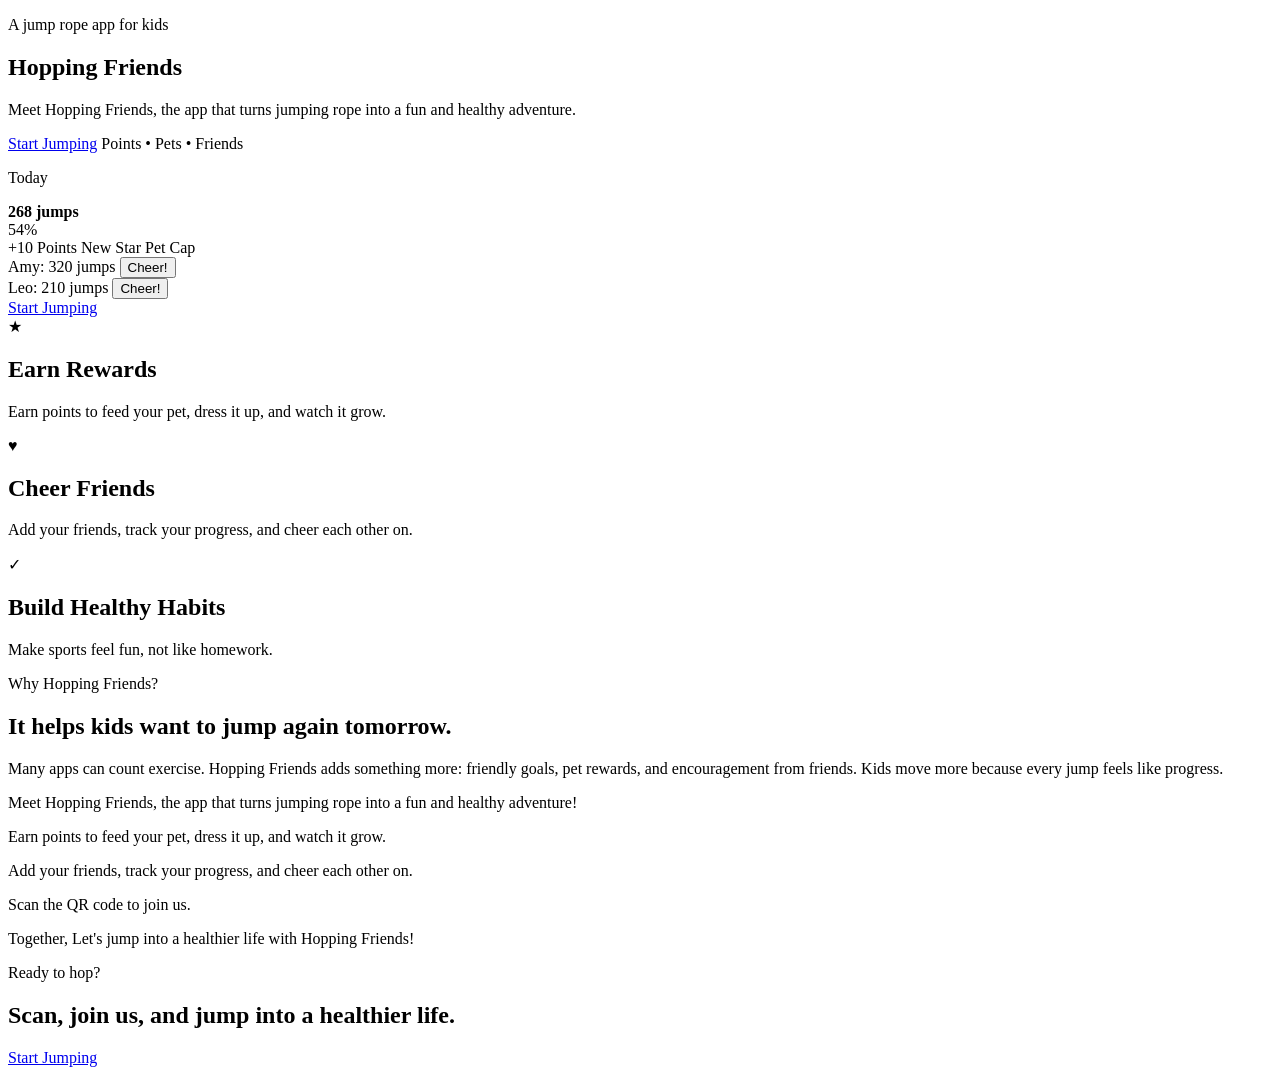
==== hopping-friends/index.html @ b51a7f98 "Add Hopping Friends landing page" ====
<!doctype html>
<html lang="en">
  <head>
    <meta charset="utf-8">
    <meta name="viewport" content="width=device-width, initial-scale=1">
    <meta
      name="description"
      content="Hopping Friends turns jumping rope into a fun and healthy adventure for kids."
    >
    <meta property="og:title" content="Hopping Friends">
    <meta
      property="og:description"
      content="Earn points, grow a pet, cheer friends, and jump into a healthier life."
    >
    <title>Hopping Friends</title>
    <link rel="stylesheet" href="./styles.css">
  </head>
  <body>
    <main>
      <section class="hero" aria-labelledby="hero-title">
        <div class="hero-copy">
          <p class="eyebrow">A jump rope app for kids</p>
          <h1 id="hero-title">Hopping Friends</h1>
          <p class="lead">
            Meet Hopping Friends, the app that turns jumping rope into a fun
            and healthy adventure.
          </p>
          <div class="hero-actions" aria-label="Hopping Friends highlights">
            <a class="primary-action" href="#join">Start Jumping</a>
            <span class="mini-stat">Points • Pets • Friends</span>
          </div>
        </div>

        <section class="app-preview" aria-label="Hopping Friends app interface preview">
          <div class="app-top">
            <div>
              <p>Today</p>
              <strong>268 jumps</strong>
            </div>
            <span>54%</span>
          </div>
          <div class="pet-scene" aria-hidden="true">
            <div class="jump-rope"></div>
            <div class="rabbit">
              <span class="ear left"></span>
              <span class="ear right"></span>
              <span class="face"></span>
            </div>
          </div>
          <div class="progress-bar" aria-label="Goal progress">
            <span></span>
          </div>
          <div class="reward-row" aria-label="Rewards">
            <span>+10 Points</span>
            <span>New Star</span>
            <span>Pet Cap</span>
          </div>
          <div class="friend-row">
            <span>Amy: 320 jumps</span>
            <button type="button">Cheer!</button>
          </div>
          <div class="friend-row">
            <span>Leo: 210 jumps</span>
            <button type="button">Cheer!</button>
          </div>
          <a class="app-button" href="#join">Start Jumping</a>
        </section>
      </section>

      <section class="features" aria-label="App features">
        <article>
          <span class="feature-icon" aria-hidden="true">★</span>
          <h2>Earn Rewards</h2>
          <p>Earn points to feed your pet, dress it up, and watch it grow.</p>
        </article>

        <article>
          <span class="feature-icon friends" aria-hidden="true">♥</span>
          <h2>Cheer Friends</h2>
          <p>Add your friends, track your progress, and cheer each other on.</p>
        </article>

        <article>
          <span class="feature-icon health" aria-hidden="true">✓</span>
          <h2>Build Healthy Habits</h2>
          <p>Make sports feel fun, not like homework.</p>
        </article>
      </section>

      <section class="story" aria-label="Why it matters">
        <div>
          <p class="section-label">Why Hopping Friends?</p>
          <h2>It helps kids want to jump again tomorrow.</h2>
        </div>
        <p>
          Many apps can count exercise. Hopping Friends adds something more:
          friendly goals, pet rewards, and encouragement from friends. Kids
          move more because every jump feels like progress.
        </p>
      </section>

      <section class="pitch-card" aria-label="Elevator pitch">
        <p>Meet Hopping Friends, the app that turns jumping rope into a fun and healthy adventure!</p>
        <p>Earn points to feed your pet, dress it up, and watch it grow.</p>
        <p>Add your friends, track your progress, and cheer each other on.</p>
        <p>Scan the QR code to join us.</p>
        <p>Together, Let's jump into a healthier life with Hopping Friends!</p>
      </section>

      <section id="join" class="join" aria-label="Join Hopping Friends">
        <p class="section-label">Ready to hop?</p>
        <h2>Scan, join us, and jump into a healthier life.</h2>
        <a class="primary-action" href="#hero-title">Start Jumping</a>
      </section>
    </main>
  </body>
</html>
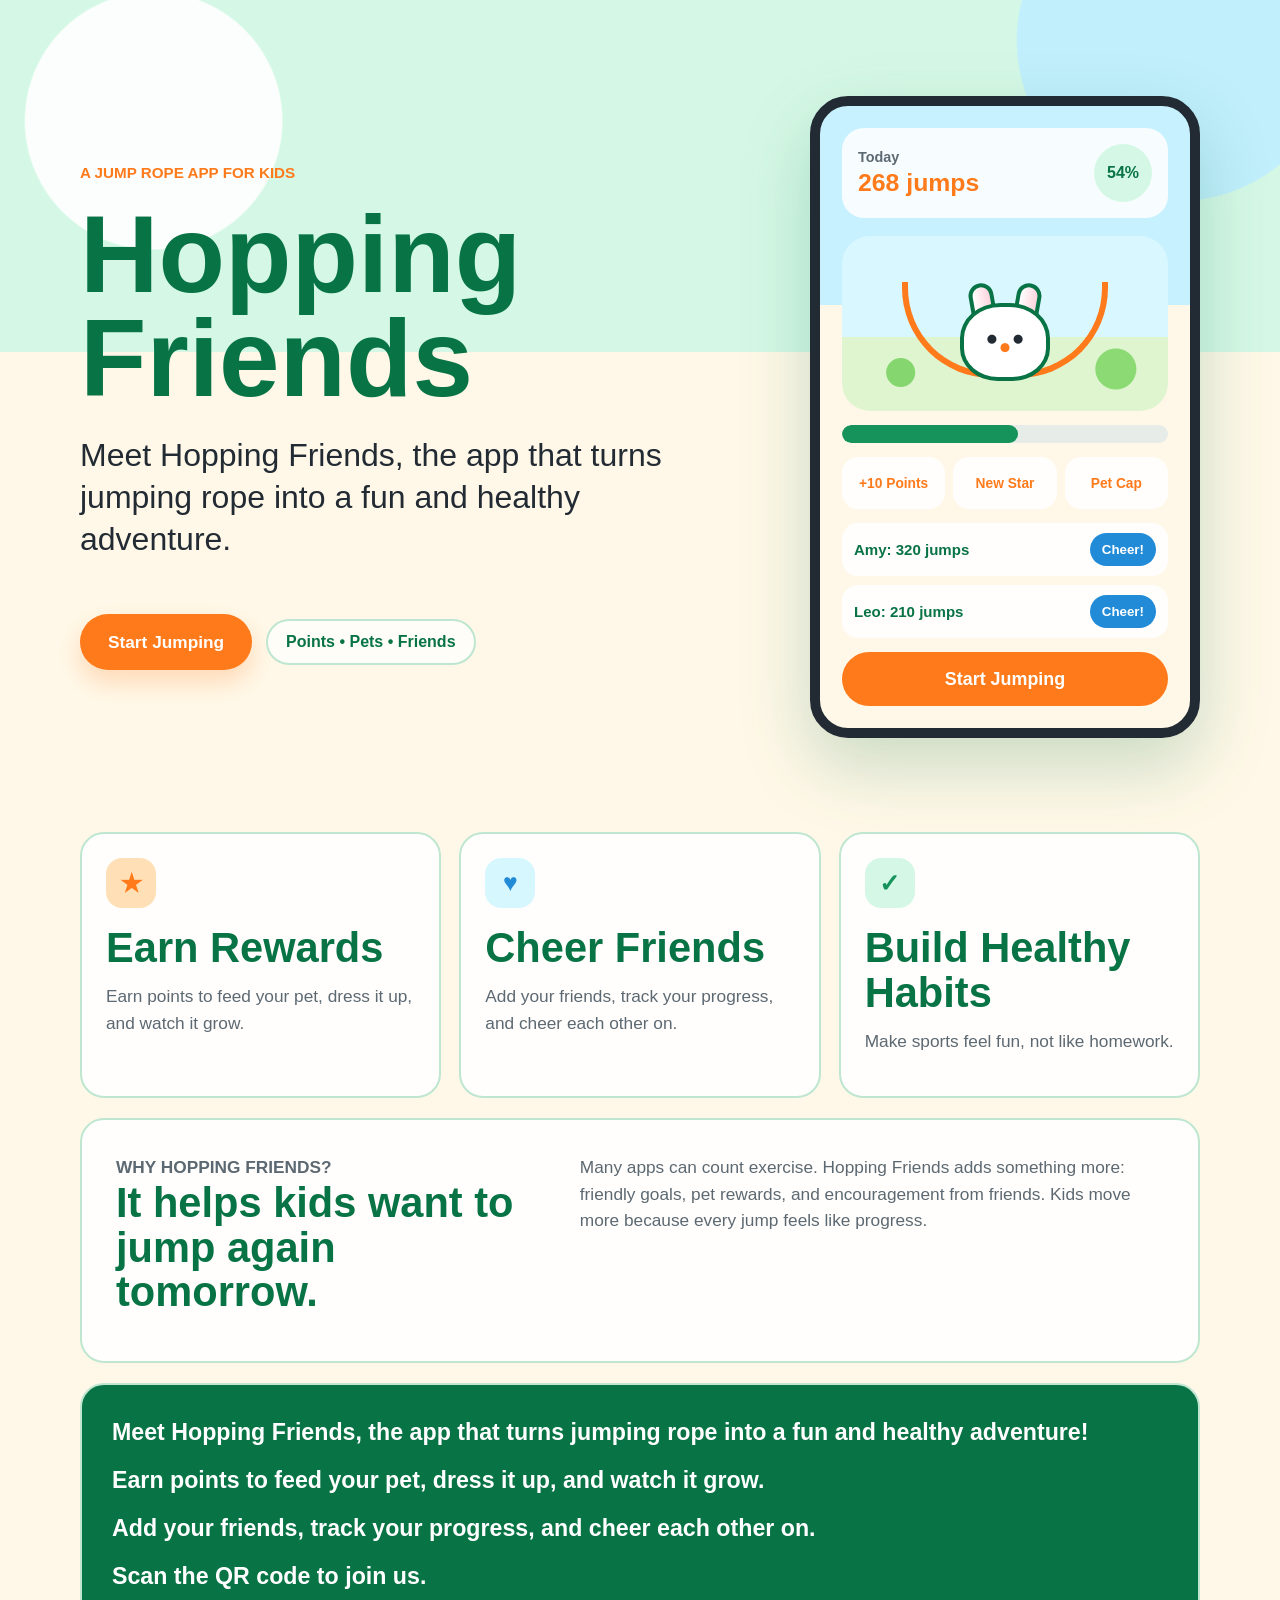
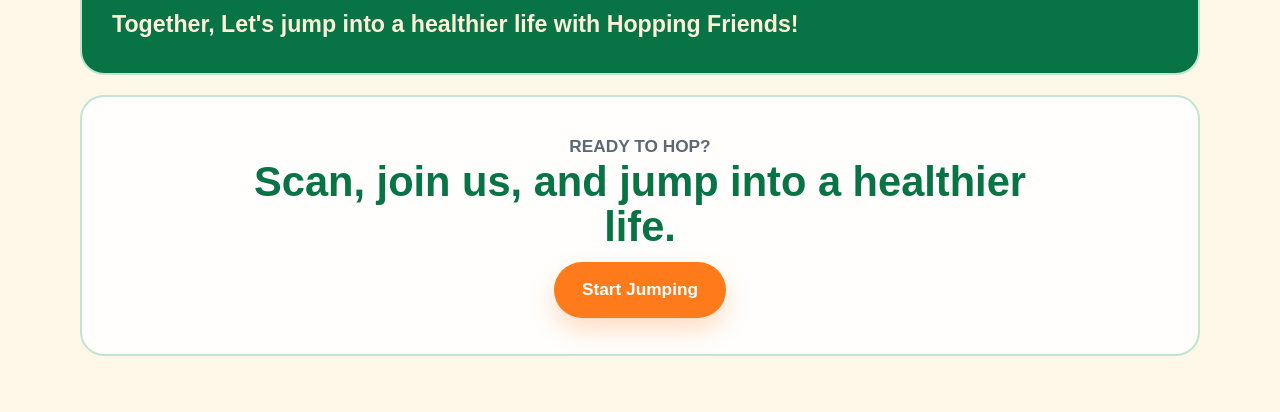
==== commit 12f53622: "Link Hopping Friends home to demo" ====
--- a/hopping-friends/index.html
+++ b/hopping-friends/index.html
@@ -26,7 +26,7 @@
             and healthy adventure.
           </p>
           <div class="hero-actions" aria-label="Hopping Friends highlights">
-            <a class="primary-action" href="#join">Start Jumping</a>
+            <a class="primary-action" href="./demo/">Start Jumping</a>
             <span class="mini-stat">Points • Pets • Friends</span>
           </div>
         </div>
@@ -63,7 +63,7 @@
             <span>Leo: 210 jumps</span>
             <button type="button">Cheer!</button>
           </div>
-          <a class="app-button" href="#join">Start Jumping</a>
+          <a class="app-button" href="./demo/">Start Jumping</a>
         </section>
       </section>
 
@@ -110,7 +110,7 @@
       <section id="join" class="join" aria-label="Join Hopping Friends">
         <p class="section-label">Ready to hop?</p>
         <h2>Scan, join us, and jump into a healthier life.</h2>
-        <a class="primary-action" href="#hero-title">Start Jumping</a>
+        <a class="primary-action" href="./demo/">Start Jumping</a>
       </section>
     </main>
   </body>
--- a/hopping-friends/styles.css
+++ b/hopping-friends/styles.css
@@ -0,0 +1,446 @@
+:root {
+  --mint: #d5f8e6;
+  --mint-strong: #15935b;
+  --mint-deep: #087345;
+  --cream: #fff8e8;
+  --orange: #ff7a1a;
+  --orange-soft: #ffe0b6;
+  --sky: #bfeeff;
+  --blue: #228bd8;
+  --ink: #222b33;
+  --muted: #5d6972;
+  --line: #bee6d0;
+  --white: #ffffff;
+  color: var(--ink);
+  font-family: Arial, Helvetica, sans-serif;
+  background: var(--cream);
+}
+
+* {
+  box-sizing: border-box;
+}
+
+html {
+  scroll-behavior: smooth;
+}
+
+body {
+  margin: 0;
+  background:
+    radial-gradient(circle at 12% 6%, rgba(255, 255, 255, 0.9) 0 8rem, transparent 8.1rem),
+    radial-gradient(circle at 92% 2%, rgba(191, 238, 255, 0.9) 0 10rem, transparent 10.1rem),
+    linear-gradient(180deg, var(--mint) 0 22rem, var(--cream) 22rem 100%);
+}
+
+main {
+  width: min(1120px, calc(100% - 32px));
+  margin: 0 auto;
+  padding: 28px 0 56px;
+}
+
+.hero {
+  min-height: 88vh;
+  display: grid;
+  grid-template-columns: minmax(0, 1fr) minmax(280px, 390px);
+  gap: 48px;
+  align-items: center;
+  padding: 20px 0 34px;
+}
+
+.hero-copy {
+  display: grid;
+  gap: 22px;
+}
+
+.eyebrow,
+.section-label {
+  margin: 0;
+  color: var(--orange);
+  font-size: 0.95rem;
+  font-weight: 800;
+  letter-spacing: 0;
+  text-transform: uppercase;
+}
+
+h1,
+h2,
+p {
+  margin-top: 0;
+}
+
+h1 {
+  margin-bottom: 0;
+  color: var(--mint-deep);
+  font-size: clamp(3.4rem, 10vw, 6.8rem);
+  line-height: 0.96;
+}
+
+h2 {
+  margin-bottom: 12px;
+  color: var(--mint-deep);
+  font-size: clamp(1.55rem, 4.5vw, 2.6rem);
+  line-height: 1.08;
+}
+
+.lead {
+  max-width: 650px;
+  color: var(--ink);
+  font-size: clamp(1.35rem, 4vw, 2rem);
+  line-height: 1.32;
+}
+
+.hero-actions {
+  display: flex;
+  flex-wrap: wrap;
+  gap: 14px;
+  align-items: center;
+}
+
+.primary-action {
+  display: inline-flex;
+  min-height: 56px;
+  align-items: center;
+  justify-content: center;
+  border-radius: 999px;
+  padding: 0 28px;
+  background: var(--orange);
+  color: var(--white);
+  box-shadow: 0 12px 24px rgba(255, 122, 26, 0.24);
+  font-size: 1.08rem;
+  font-weight: 800;
+  text-decoration: none;
+}
+
+.mini-stat {
+  display: inline-flex;
+  min-height: 46px;
+  align-items: center;
+  border: 2px solid var(--line);
+  border-radius: 999px;
+  padding: 0 18px;
+  background: rgba(255, 255, 255, 0.72);
+  color: var(--mint-deep);
+  font-weight: 800;
+}
+
+.app-preview {
+  justify-self: center;
+  width: min(100%, 390px);
+  border: 10px solid var(--ink);
+  border-radius: 38px;
+  padding: 22px;
+  background:
+    linear-gradient(180deg, #c8f1ff 0 32%, var(--cream) 32% 100%);
+  box-shadow: 0 28px 70px rgba(8, 115, 69, 0.22);
+}
+
+.app-top {
+  display: flex;
+  justify-content: space-between;
+  gap: 12px;
+  align-items: center;
+  border-radius: 22px;
+  padding: 16px;
+  background: rgba(255, 255, 255, 0.86);
+}
+
+.app-top p {
+  margin: 0 0 4px;
+  color: var(--muted);
+  font-size: 0.9rem;
+  font-weight: 800;
+}
+
+.app-top strong {
+  color: var(--orange);
+  font-size: 1.55rem;
+}
+
+.app-top span {
+  display: grid;
+  width: 58px;
+  height: 58px;
+  place-items: center;
+  border-radius: 50%;
+  background: var(--mint);
+  color: var(--mint-deep);
+  font-weight: 900;
+}
+
+.pet-scene {
+  position: relative;
+  height: 175px;
+  margin: 18px 0 14px;
+  border-radius: 28px;
+  overflow: hidden;
+  background:
+    radial-gradient(circle at 18% 78%, #86d66f 0 14px, transparent 15px),
+    radial-gradient(circle at 84% 76%, #8bda73 0 20px, transparent 21px),
+    linear-gradient(180deg, #d9f7ff 0 58%, #dff5cf 58% 100%);
+}
+
+.jump-rope {
+  position: absolute;
+  left: 60px;
+  right: 60px;
+  bottom: 33px;
+  height: 96px;
+  border: 6px solid var(--orange);
+  border-top: 0;
+  border-radius: 0 0 90px 90px;
+}
+
+.rabbit {
+  position: absolute;
+  left: calc(50% - 58px);
+  bottom: 30px;
+  width: 116px;
+  height: 98px;
+}
+
+.rabbit .face {
+  position: absolute;
+  left: 13px;
+  bottom: 0;
+  width: 90px;
+  height: 78px;
+  border: 4px solid var(--mint-deep);
+  border-radius: 45% 45% 42% 42%;
+  background:
+    radial-gradient(circle at 34% 46%, var(--ink) 0 4px, transparent 5px),
+    radial-gradient(circle at 66% 46%, var(--ink) 0 4px, transparent 5px),
+    radial-gradient(circle at 50% 58%, var(--orange) 0 4px, transparent 5px),
+    var(--white);
+}
+
+.rabbit .ear {
+  position: absolute;
+  top: 0;
+  width: 25px;
+  height: 65px;
+  border: 4px solid var(--mint-deep);
+  border-radius: 999px;
+  background: linear-gradient(90deg, var(--white), #ffd4dd);
+}
+
+.rabbit .left {
+  left: 25px;
+  transform: rotate(-10deg);
+}
+
+.rabbit .right {
+  right: 25px;
+  transform: rotate(10deg);
+}
+
+.progress-bar {
+  height: 18px;
+  border-radius: 999px;
+  background: #e7ece8;
+  overflow: hidden;
+}
+
+.progress-bar span {
+  display: block;
+  width: 54%;
+  height: 100%;
+  border-radius: inherit;
+  background: var(--mint-strong);
+}
+
+.reward-row {
+  display: grid;
+  grid-template-columns: repeat(3, minmax(0, 1fr));
+  gap: 8px;
+  margin: 14px 0;
+}
+
+.reward-row span {
+  min-height: 52px;
+  display: grid;
+  place-items: center;
+  border-radius: 16px;
+  background: rgba(255, 255, 255, 0.9);
+  color: var(--orange);
+  font-size: 0.86rem;
+  font-weight: 900;
+  text-align: center;
+}
+
+.friend-row {
+  display: flex;
+  justify-content: space-between;
+  gap: 10px;
+  align-items: center;
+  margin-top: 9px;
+  border-radius: 16px;
+  padding: 10px 12px;
+  background: rgba(255, 255, 255, 0.9);
+  color: var(--mint-deep);
+  font-size: 0.94rem;
+  font-weight: 900;
+}
+
+.friend-row button {
+  border: 0;
+  border-radius: 999px;
+  padding: 9px 12px;
+  background: var(--blue);
+  color: var(--white);
+  font-weight: 900;
+}
+
+.app-button {
+  display: grid;
+  min-height: 54px;
+  place-items: center;
+  margin-top: 14px;
+  border-radius: 999px;
+  background: var(--orange);
+  color: var(--white);
+  font-size: 1.12rem;
+  font-weight: 900;
+  text-decoration: none;
+}
+
+.features {
+  display: grid;
+  grid-template-columns: repeat(3, minmax(0, 1fr));
+  gap: 18px;
+  margin-top: 12px;
+}
+
+.features article,
+.story,
+.pitch-card,
+.join {
+  border: 2px solid var(--line);
+  border-radius: 24px;
+  background: rgba(255, 255, 255, 0.86);
+}
+
+.features article {
+  padding: 24px;
+}
+
+.feature-icon {
+  display: inline-grid;
+  width: 50px;
+  height: 50px;
+  place-items: center;
+  margin-bottom: 18px;
+  border-radius: 16px;
+  background: var(--orange-soft);
+  color: var(--orange);
+  font-size: 1.55rem;
+  font-weight: 900;
+}
+
+.feature-icon.friends {
+  background: #d7f7ff;
+  color: var(--blue);
+}
+
+.feature-icon.health {
+  background: var(--mint);
+  color: var(--mint-strong);
+}
+
+.features p,
+.story p,
+.pitch-card p,
+.join p {
+  color: var(--muted);
+  font-size: 1.08rem;
+  line-height: 1.55;
+}
+
+.story {
+  display: grid;
+  grid-template-columns: 0.85fr 1.15fr;
+  gap: 32px;
+  margin-top: 20px;
+  padding: 34px;
+}
+
+.story p:last-child {
+  margin-bottom: 0;
+}
+
+.pitch-card {
+  margin-top: 20px;
+  padding: 30px;
+  background: var(--mint-deep);
+}
+
+.pitch-card p {
+  margin-bottom: 12px;
+  color: var(--white);
+  font-size: clamp(1.1rem, 2.6vw, 1.45rem);
+  font-weight: 700;
+}
+
+.pitch-card p:last-child {
+  margin-bottom: 0;
+  color: #fff1d8;
+}
+
+.join {
+  margin-top: 20px;
+  padding: 36px;
+  text-align: center;
+}
+
+.join h2 {
+  max-width: 780px;
+  margin-inline: auto;
+}
+
+@media (max-width: 780px) {
+  main {
+    width: min(100% - 22px, 520px);
+    padding-top: 18px;
+  }
+
+  .hero {
+    min-height: auto;
+    grid-template-columns: 1fr;
+    gap: 28px;
+    padding-top: 28px;
+  }
+
+  .hero-copy {
+    gap: 16px;
+  }
+
+  .lead {
+    margin-bottom: 0;
+  }
+
+  .app-preview {
+    order: -1;
+  }
+
+  .app-preview {
+    width: min(88vw, 330px);
+  }
+
+  .features,
+  .story {
+    grid-template-columns: 1fr;
+  }
+
+  .features article,
+  .story,
+  .pitch-card,
+  .join {
+    border-radius: 18px;
+  }
+
+  .features article,
+  .story,
+  .pitch-card,
+  .join {
+    padding: 22px;
+  }
+}
